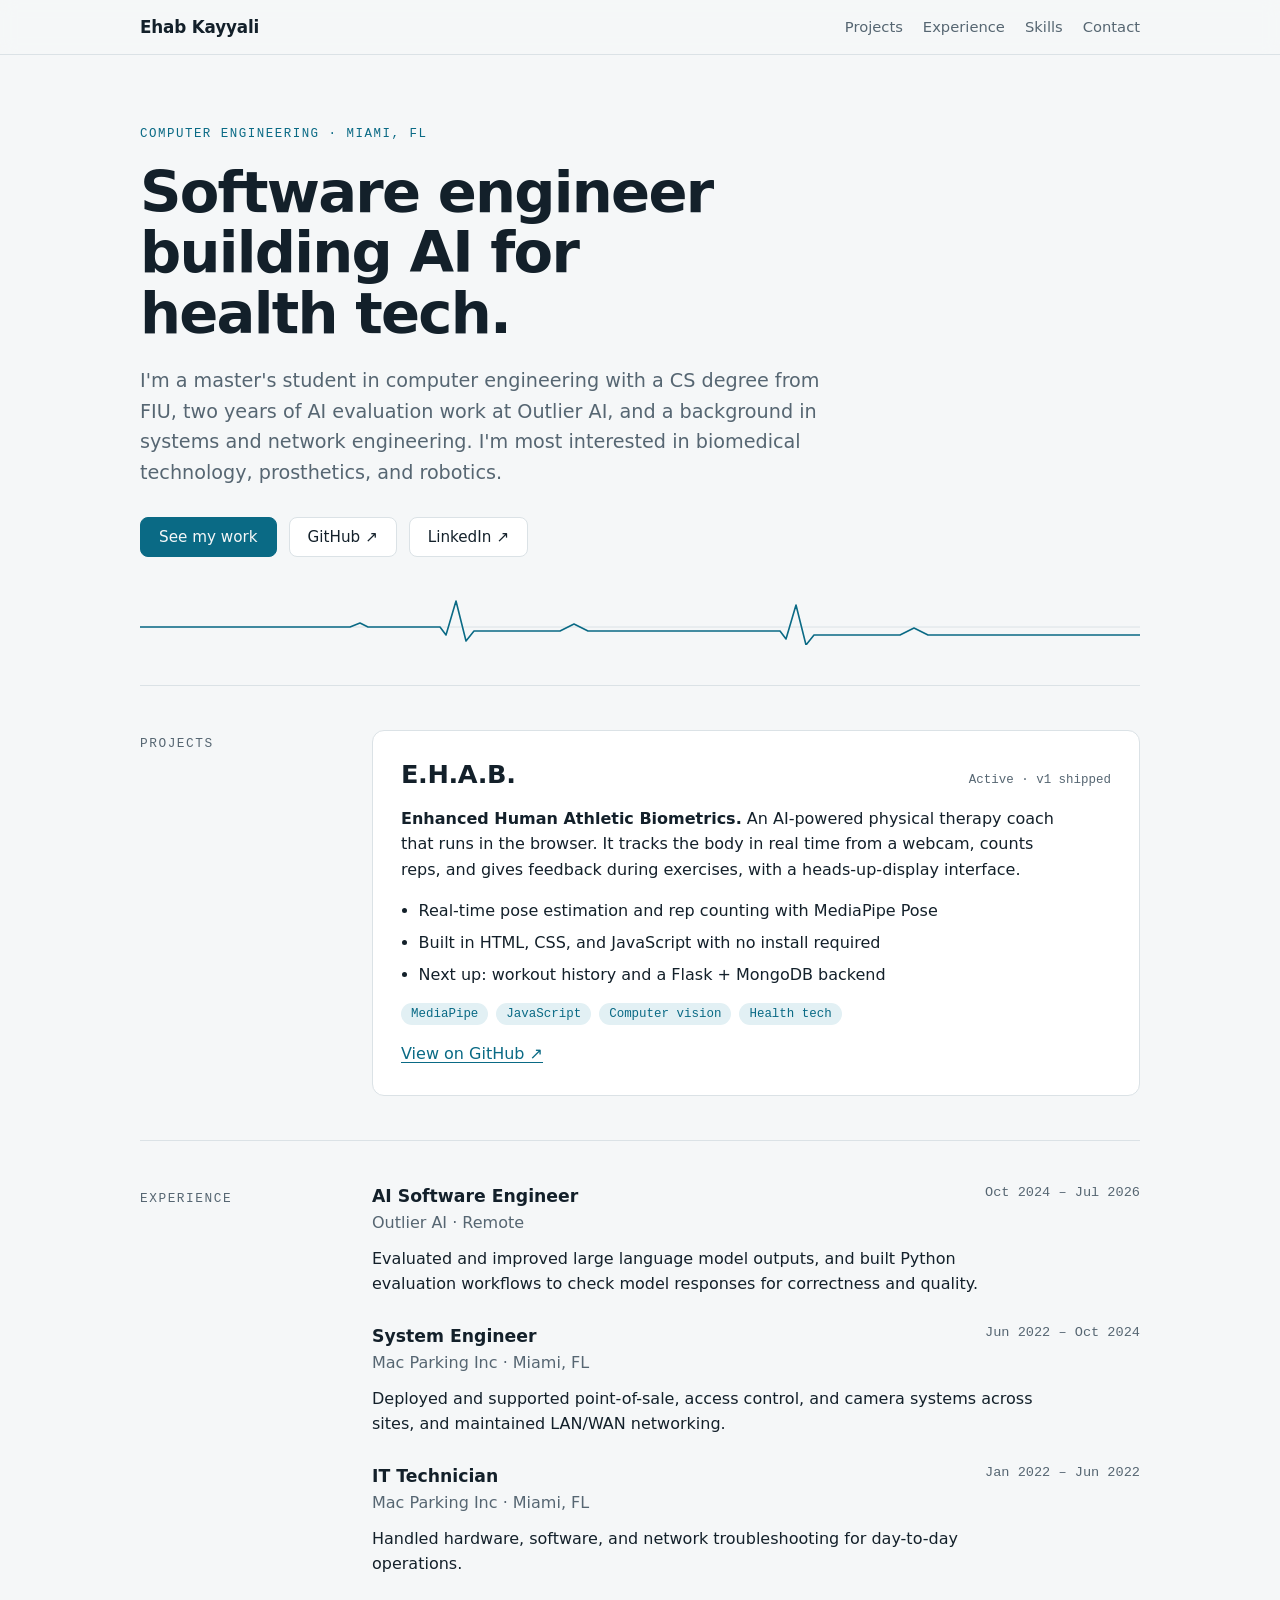
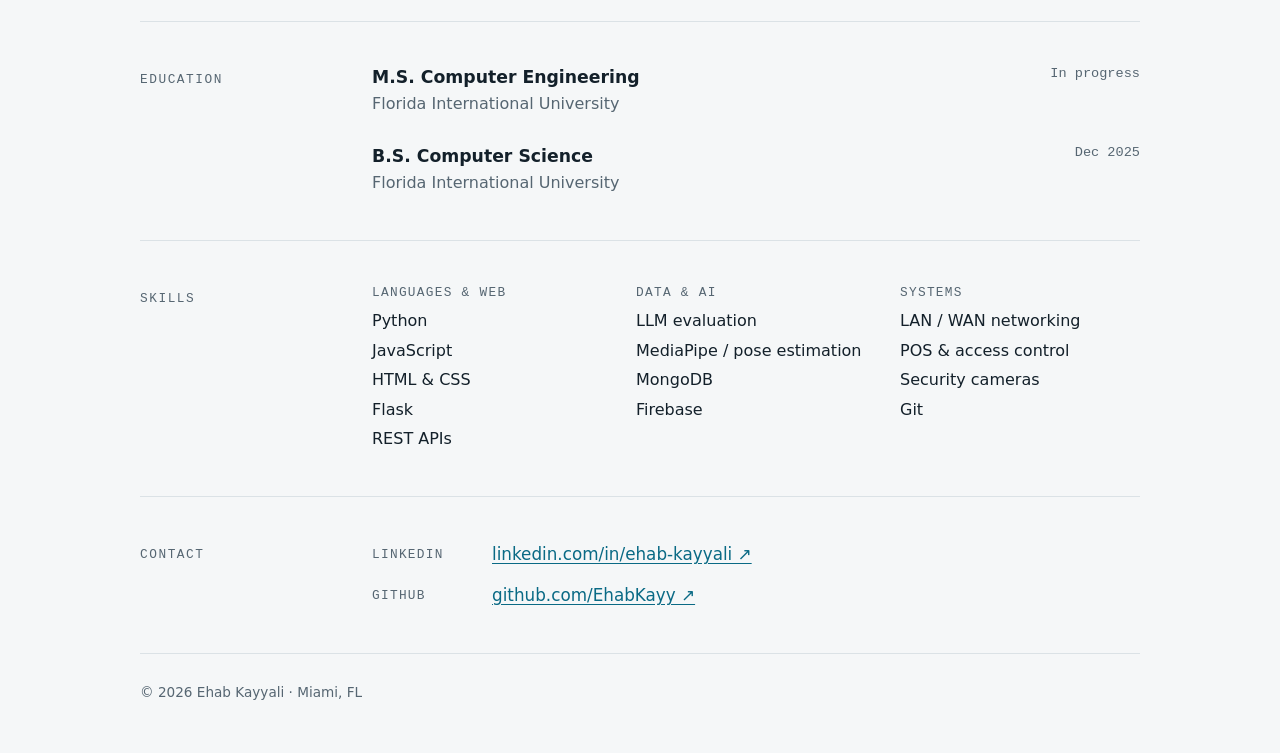
==== index.html @ 612c6845 "Initial portfolio site" ====
<!doctype html>
<html lang="en">
<head>
<meta charset="utf-8">
<meta name="viewport" content="width=device-width, initial-scale=1">
<meta http-equiv="Content-Security-Policy" content="default-src 'none'; style-src 'self' https://fonts.googleapis.com; font-src https://fonts.gstatic.com; img-src 'self' data:; script-src 'none'; connect-src 'none'; object-src 'none'; base-uri 'none'; form-action 'none'; upgrade-insecure-requests">
<meta name="referrer" content="strict-origin-when-cross-origin">
<meta name="color-scheme" content="light dark">
<title>Ehab Kayyali</title>
<meta name="description" content="Ehab Kayyali — software engineer and computer engineering master's student at FIU building AI for health tech.">
<meta property="og:title" content="Ehab Kayyali">
<meta property="og:description" content="Ehab Kayyali — software engineer and computer engineering master's student at FIU building AI for health tech.">
<meta property="og:type" content="website">
<meta property="og:url" content="https://ehabkayy.github.io/">
<link rel="canonical" href="https://ehabkayy.github.io/">
<link rel="icon" href="data:image/svg+xml,%3Csvg xmlns='http://www.w3.org/2000/svg' viewBox='0 0 32 32'%3E%3Crect width='32' height='32' rx='7' fill='%230a6a85'/%3E%3Ctext x='16' y='22' font-family='Arial,sans-serif' font-size='16' font-weight='700' fill='white' text-anchor='middle'%3EEK%3C/text%3E%3C/svg%3E">
<link rel="preconnect" href="https://fonts.googleapis.com">
<link rel="preconnect" href="https://fonts.gstatic.com" crossorigin>
<link rel="stylesheet" href="https://fonts.googleapis.com/css2?family=Bricolage+Grotesque:opsz,wght@12..96,500;12..96,700&family=IBM+Plex+Sans:wght@400;500;600&family=IBM+Plex+Mono:wght@400;500&display=swap">
<link rel="stylesheet" href="style.css">
</head>
<body>
<header class="nav">
  <div class="wrap">
    <a class="mark" href="#top">Ehab Kayyali</a>
    <nav aria-label="Sections">
      <ul>
        <li><a href="#work">Projects</a></li>
        <li><a href="#experience">Experience</a></li>
        <li><a href="#skills">Skills</a></li>
        <li><a href="#contact">Contact</a></li>
      </ul>
    </nav>
  </div>
</header>

<main class="wrap" id="top">
  <section class="hero">
    <p class="eyebrow">Computer Engineering · Miami, FL</p>
    <h1>Software engineer building AI for health tech.</h1>
    <p class="lede">I'm a master's student in computer engineering with a CS degree from FIU, two years of AI evaluation work at Outlier AI, and a background in systems and network engineering. I'm most interested in biomedical technology, prosthetics, and robotics.</p>
    <div class="cta">
      <a class="btn primary" href="#work">See my work</a>
      <a class="btn" href="https://github.com/EhabKayy" target="_blank" rel="noopener noreferrer">GitHub ↗</a>
      <a class="btn" href="https://www.linkedin.com/in/ehab-kayyali/" target="_blank" rel="noopener noreferrer">LinkedIn ↗</a>
    </div>
    <svg class="trace" viewBox="0 0 1000 48" preserveAspectRatio="none" aria-hidden="true">
      <line x1="0" y1="30" x2="1000" y2="30"></line>
      <path d="M0 30 H210 l10 -4 l8 4 H300 l6 8 l10 -34 l10 40 l8 -10 H420 l14 -7 l14 7 H640 l6 8 l10 -34 l10 40 l8 -10 H760 l14 -7 l14 7 H1000"></path>
    </svg>
  </section>

  <section class="row" id="work">
    <h2>Projects</h2>
    <div class="body">
      <article class="project">
        <div class="top">
          <h3>E.H.A.B.</h3>
          <span class="status">Active · v1 shipped</span>
        </div>
        <p><strong>Enhanced Human Athletic Biometrics.</strong> An AI-powered physical therapy coach that runs in the browser. It tracks the body in real time from a webcam, counts reps, and gives feedback during exercises, with a heads-up-display interface.</p>
        <ul>
          <li>Real-time pose estimation and rep counting with MediaPipe Pose</li>
          <li>Built in HTML, CSS, and JavaScript with no install required</li>
          <li>Next up: workout history and a Flask + MongoDB backend</li>
        </ul>
        <ul class="tags" aria-label="Tech used">
          <li>MediaPipe</li><li>JavaScript</li><li>Computer vision</li><li>Health tech</li>
        </ul>
        <div><a href="https://github.com/EhabKayy/ehab" target="_blank" rel="noopener noreferrer">View on GitHub ↗</a></div>
      </article>    </div>
  </section>

  <section class="row" id="experience">
    <h2>Experience</h2>
    <div class="body">
      <div class="job">
        <h4>AI Software Engineer</h4>
        <span class="when">Oct 2024 – Jul 2026</span>
        <span class="org">Outlier AI · Remote</span>
        <p>Evaluated and improved large language model outputs, and built Python evaluation workflows to check model responses for correctness and quality.</p>
      </div>
      <div class="job">
        <h4>System Engineer</h4>
        <span class="when">Jun 2022 – Oct 2024</span>
        <span class="org">Mac Parking Inc · Miami, FL</span>
        <p>Deployed and supported point-of-sale, access control, and camera systems across sites, and maintained LAN/WAN networking.</p>
      </div>
      <div class="job">
        <h4>IT Technician</h4>
        <span class="when">Jan 2022 – Jun 2022</span>
        <span class="org">Mac Parking Inc · Miami, FL</span>
        <p>Handled hardware, software, and network troubleshooting for day-to-day operations.</p>
      </div>
    </div>
  </section>

  <section class="row" id="education">
    <h2>Education</h2>
    <div class="body">
      <div class="job">
        <h4>M.S. Computer Engineering</h4>
        <span class="when">In progress</span>
        <span class="org">Florida International University</span>
      </div>
      <div class="job">
        <h4>B.S. Computer Science</h4>
        <span class="when">Dec 2025</span>
        <span class="org">Florida International University</span>
      </div>
    </div>
  </section>

  <section class="row" id="skills">
    <h2>Skills</h2>
    <div class="body">
      <div class="skills">
        <div>
          <h4>Languages &amp; web</h4>
          <ul><li>Python</li><li>JavaScript</li><li>HTML &amp; CSS</li><li>Flask</li><li>REST APIs</li></ul>
        </div>
        <div>
          <h4>Data &amp; AI</h4>
          <ul><li>LLM evaluation</li><li>MediaPipe / pose estimation</li><li>MongoDB</li><li>Firebase</li></ul>
        </div>
        <div>
          <h4>Systems</h4>
          <ul><li>LAN / WAN networking</li><li>POS &amp; access control</li><li>Security cameras</li><li>Git</li></ul>
        </div>
      </div>
    </div>
  </section>

  <section class="row" id="contact">
    <h2>Contact</h2>
    <div class="body">
      <dl class="contacts">
        <dt>LinkedIn</dt>
        <dd><a href="https://www.linkedin.com/in/ehab-kayyali/" target="_blank" rel="noopener noreferrer">linkedin.com/in/ehab-kayyali ↗</a></dd>
        <dt>GitHub</dt>
        <dd><a href="https://github.com/EhabKayy" target="_blank" rel="noopener noreferrer">github.com/EhabKayy ↗</a></dd>      </dl>
    </div>
  </section>
</main>

<footer class="wrap">© 2026 Ehab Kayyali · Miami, FL</footer>
</body>
</html>
---- style.css ----
/* Base reset */
*, *::before, *::after { box-sizing: border-box; }
html { -webkit-text-size-adjust: 100%; }
body { margin: 0; min-height: 100vh; }
img, svg { max-width: 100%; }
[hidden] { display: none !important; }
html { scroll-behavior: smooth; }
@media (prefers-reduced-motion: reduce) { html { scroll-behavior: auto; } }

/* Layout: résumé-grid — a narrow label rail on the left, content on the right; stacks to one column on phones. */
:root {
  --bg: #f5f7f8;
  --surface: #ffffff;
  --fg: #13202a;
  --muted: #566672;
  --line: #dbe2e6;
  --accent: #0a6a85;
  --accent-soft: #e2f0f4;
  --font-display: "Bricolage Grotesque", "Segoe UI", system-ui, sans-serif;
  --font-body: "IBM Plex Sans", "Segoe UI", system-ui, sans-serif;
  --font-mono: "IBM Plex Mono", ui-monospace, Menlo, Consolas, monospace;
  --step-0: 1rem; --step-1: 1.2rem; --step-2: 1.6rem; --step-3: clamp(2.2rem, 6vw, 3.6rem);
}
@media (prefers-color-scheme: dark) {
  :root:not([data-theme="light"]) {
    --bg: #0e161c; --surface: #141f27; --fg: #e4ecf0; --muted: #93a4ae;
    --line: #24323c; --accent: #5cc3dd; --accent-soft: #15303a; color-scheme: dark;
  }
}
:root[data-theme="dark"] {
  --bg: #0e161c; --surface: #141f27; --fg: #e4ecf0; --muted: #93a4ae;
  --line: #24323c; --accent: #5cc3dd; --accent-soft: #15303a; color-scheme: dark;
}
* { box-sizing: border-box; }
body {
  background: var(--bg); color: var(--fg);
  font: 400 var(--step-0)/1.6 var(--font-body);
  padding-inline: 20px;
}
a { color: var(--accent); text-underline-offset: 3px; }
a:focus-visible, button:focus-visible { outline: 2px solid var(--accent); outline-offset: 3px; border-radius: 4px; }
.wrap { max-width: 1000px; margin-inline: auto; }

/* nav */
header.nav {
  position: sticky; top: env(safe-area-inset-top, 0px); z-index: 5;
  background: color-mix(in srgb, var(--bg) 88%, transparent);
  backdrop-filter: blur(8px);
  border-bottom: 1px solid var(--line);
  margin-inline: -20px; padding: 14px 20px;
}
header.nav .wrap { display: flex; justify-content: space-between; align-items: center; gap: 16px; flex-wrap: wrap; }
.mark { font: 700 1.05rem var(--font-display); color: var(--fg); text-decoration: none; letter-spacing: -0.01em; }
.nav ul { list-style: none; display: flex; gap: 20px; margin: 0; padding: 0; flex-wrap: wrap; }
.nav ul a { color: var(--muted); text-decoration: none; font-size: 0.92rem; font-weight: 500; }
.nav ul a:hover { color: var(--fg); }

/* hero */
.hero { padding-block: 72px 40px; display: grid; gap: 22px; }
.eyebrow { font: 500 0.78rem var(--font-mono); text-transform: uppercase; letter-spacing: 0.12em; color: var(--accent); margin: 0; }
h1 { font: 700 var(--step-3)/1.05 var(--font-display); letter-spacing: -0.03em; margin: 0; text-wrap: balance; max-width: 16ch; }
.lede { font-size: var(--step-1); color: var(--muted); max-width: 58ch; margin: 0; }
.cta { display: flex; gap: 12px; flex-wrap: wrap; margin-top: 6px; }
.btn {
  display: inline-flex; align-items: center; gap: 8px;
  font: 500 0.95rem var(--font-body); padding: 10px 18px; border-radius: 8px;
  border: 1px solid var(--line); background: var(--surface); color: var(--fg);
  text-decoration: none; cursor: pointer;
}
.btn.primary { background: var(--accent); border-color: var(--accent); color: var(--bg); }
.btn:hover { border-color: var(--accent); }
.trace { width: 100%; max-width: 100%; height: 48px; display: block; margin-top: 18px; }
.trace path { fill: none; stroke: var(--accent); stroke-width: 1.6; stroke-linejoin: round; }
.trace line { stroke: var(--line); stroke-width: 1; }

/* sections */
section.row {
  display: grid; grid-template-columns: 200px minmax(0, 1fr); gap: 32px;
  padding-block: 44px; border-top: 1px solid var(--line);
}
.row > h2 {
  font: 500 0.8rem var(--font-mono); text-transform: uppercase; letter-spacing: 0.12em;
  color: var(--muted); margin: 6px 0 0;
}
.row .body { min-width: 0; display: grid; gap: 28px; }
h3 { font: 700 var(--step-2)/1.2 var(--font-display); letter-spacing: -0.015em; margin: 0; text-wrap: balance; }
h4 { font: 600 1.08rem/1.35 var(--font-body); margin: 0; }
p { margin: 0; max-width: 65ch; }
.muted { color: var(--muted); }

/* project */
.project {
  background: var(--surface); border: 1px solid var(--line); border-radius: 12px;
  padding: 28px; display: grid; gap: 16px;
}
.project .top { display: flex; justify-content: space-between; align-items: baseline; gap: 12px; flex-wrap: wrap; }
.project ul { margin: 0; padding-left: 1.1em; display: grid; gap: 6px; max-width: 65ch; }
.project .tags { display: flex; flex-wrap: wrap; gap: 8px; list-style: none; padding: 0; margin: 0; }
.tags li {
  font: 500 0.78rem var(--font-mono); padding: 4px 10px; border-radius: 999px;
  background: var(--accent-soft); color: var(--accent);
}
.status { font: 500 0.78rem var(--font-mono); color: var(--muted); }

/* timeline */
.job { display: grid; grid-template-columns: minmax(0, 1fr) auto; gap: 4px 20px; }
.job .when { font: 400 0.85rem var(--font-mono); color: var(--muted); font-variant-numeric: tabular-nums; white-space: nowrap; }
.job .org { color: var(--muted); grid-column: 1 / -1; margin-top: -2px; }
.job p { grid-column: 1 / -1; margin-top: 6px; }

/* skills */
.skills { display: grid; grid-template-columns: repeat(auto-fit, minmax(200px, 1fr)); gap: 24px; }
.skills h4 { font: 500 0.8rem var(--font-mono); text-transform: uppercase; letter-spacing: 0.1em; color: var(--muted); margin-bottom: 8px; }
.skills ul { list-style: none; padding: 0; margin: 0; display: grid; gap: 4px; }

/* contact */
.contacts { display: grid; grid-template-columns: 100px minmax(0, 1fr); gap: 14px 20px; margin: 0; align-items: center; }
.contacts dt { font: 500 0.8rem var(--font-mono); text-transform: uppercase; letter-spacing: 0.1em; color: var(--muted); }
.contacts dd { margin: 0; min-width: 0; font-size: 1.05rem; overflow-wrap: anywhere; }
@media (max-width: 480px) { .contacts { grid-template-columns: 1fr; gap: 4px; } .contacts dd { margin-bottom: 12px; } }
.contact-line { display: flex; flex-wrap: wrap; align-items: center; gap: 12px; }
.email { font: 500 1.05rem var(--font-mono); user-select: all; overflow-wrap: anywhere; }
.copied { font: 400 0.85rem var(--font-mono); color: var(--accent); }

footer { border-top: 1px solid var(--line); padding-block: 28px 48px; color: var(--muted); font-size: 0.85rem; }

@media (max-width: 720px) {
  section.row { grid-template-columns: 1fr; gap: 18px; padding-block: 36px; }
  .row > h2 { margin: 0; }
  .hero { padding-block: 48px 28px; }
  .project { padding: 20px; }
  .job { grid-template-columns: 1fr; }
  .nav ul { gap: 14px; }
}
@media (prefers-reduced-motion: no-preference) {
  .trace path { stroke-dasharray: 1400; stroke-dashoffset: 0; animation: draw 2.4s ease-out; }
  @keyframes draw { from { stroke-dashoffset: 1400; } to { stroke-dashoffset: 0; } }
}
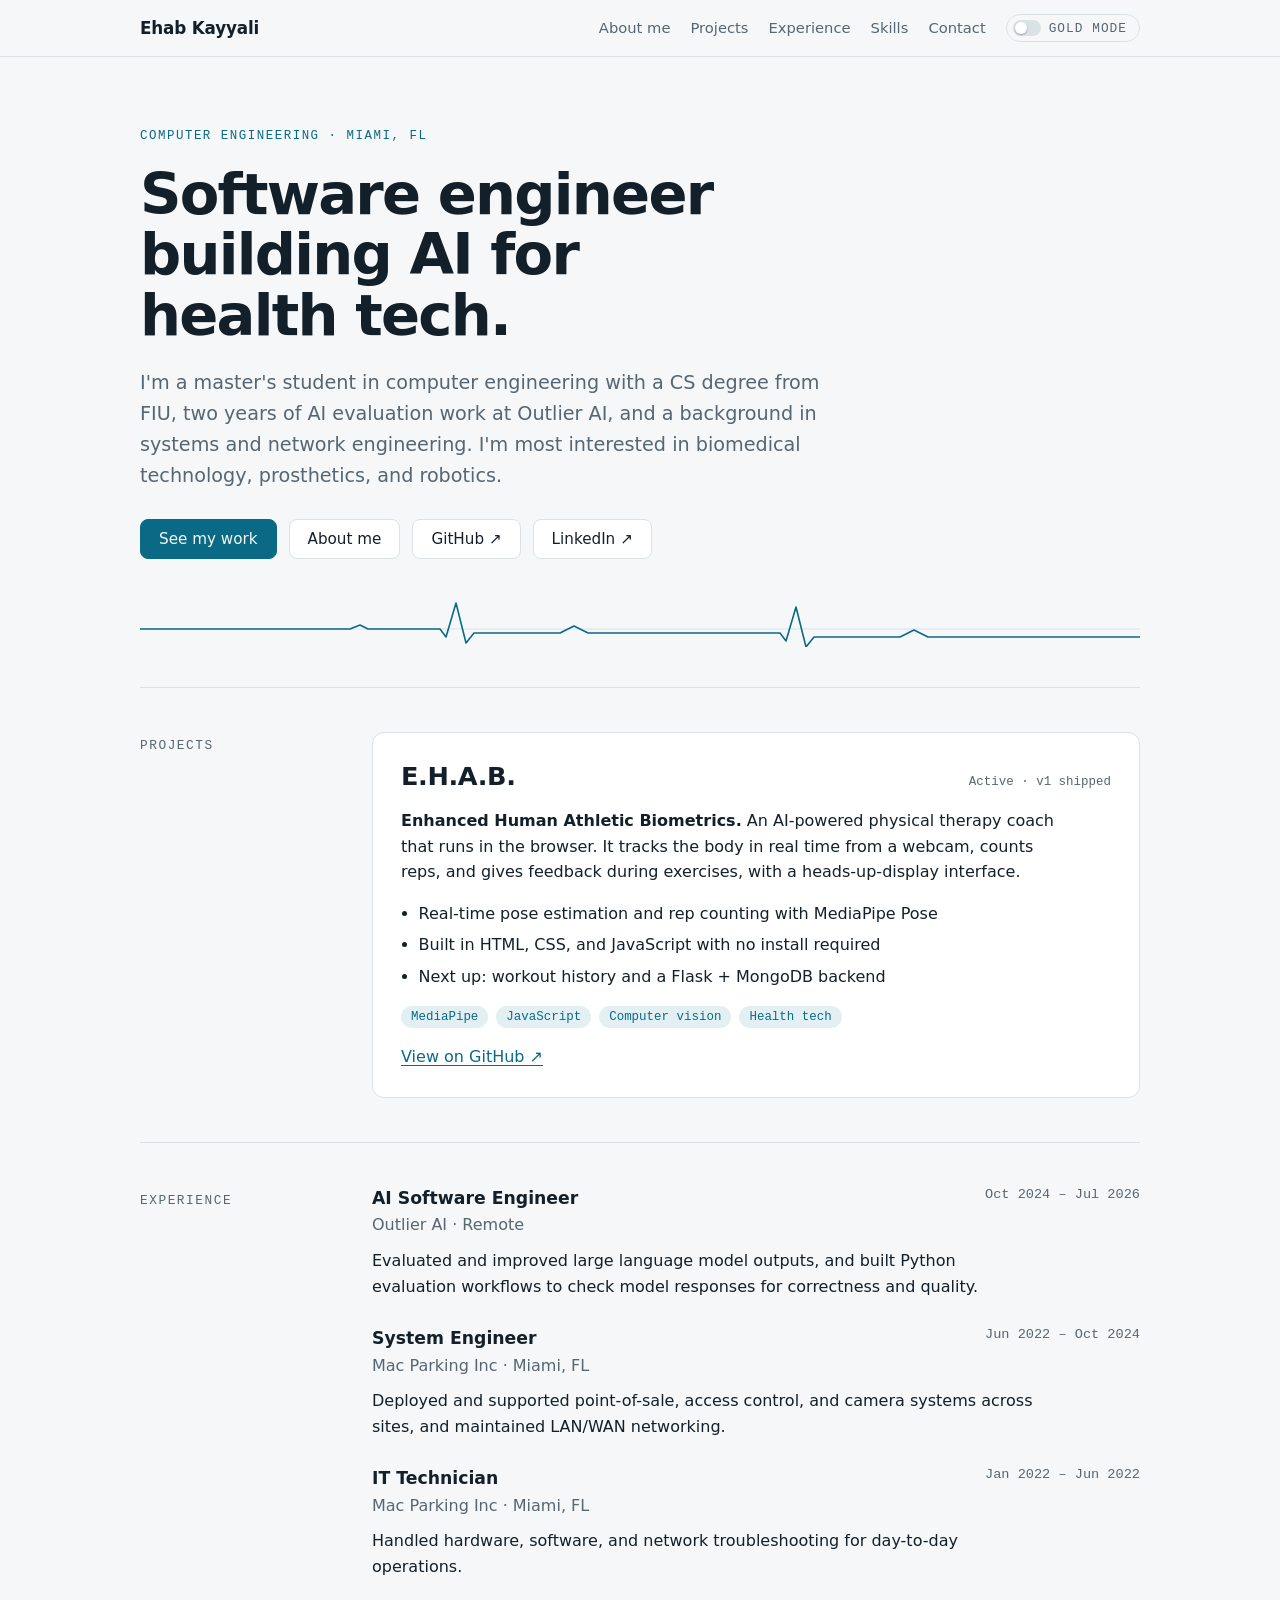
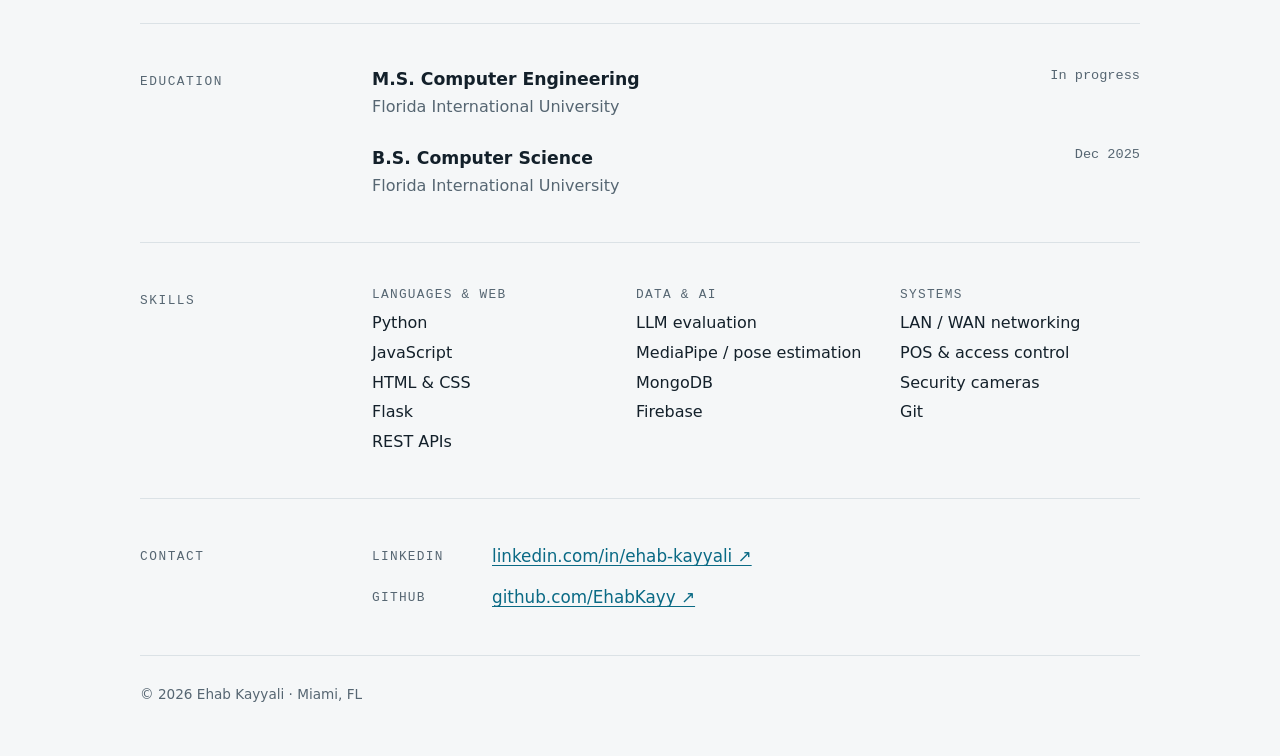
==== commit 33b06b03: "Add About me Added an About me page and fixed some imperfections" ====
--- a/index.html
+++ b/index.html
@@ -3,7 +3,7 @@
 <head>
 <meta charset="utf-8">
 <meta name="viewport" content="width=device-width, initial-scale=1">
-<meta http-equiv="Content-Security-Policy" content="default-src 'none'; style-src 'self' https://fonts.googleapis.com; font-src https://fonts.gstatic.com; img-src 'self' data:; script-src 'none'; connect-src 'none'; object-src 'none'; base-uri 'none'; form-action 'none'; upgrade-insecure-requests">
+<meta http-equiv="Content-Security-Policy" content="default-src 'none'; script-src 'self'; style-src 'self' https://fonts.googleapis.com; font-src https://fonts.gstatic.com; img-src 'self' data:; connect-src 'none'; object-src 'none'; base-uri 'none'; form-action 'none'; upgrade-insecure-requests">
 <meta name="referrer" content="strict-origin-when-cross-origin">
 <meta name="color-scheme" content="light dark">
 <title>Ehab Kayyali</title>
@@ -16,31 +16,43 @@
 <link rel="icon" href="data:image/svg+xml,%3Csvg xmlns='http://www.w3.org/2000/svg' viewBox='0 0 32 32'%3E%3Crect width='32' height='32' rx='7' fill='%230a6a85'/%3E%3Ctext x='16' y='22' font-family='Arial,sans-serif' font-size='16' font-weight='700' fill='white' text-anchor='middle'%3EEK%3C/text%3E%3C/svg%3E">
 <link rel="preconnect" href="https://fonts.googleapis.com">
 <link rel="preconnect" href="https://fonts.gstatic.com" crossorigin>
-<link rel="stylesheet" href="https://fonts.googleapis.com/css2?family=Bricolage+Grotesque:opsz,wght@12..96,500;12..96,700&family=IBM+Plex+Sans:wght@400;500;600&family=IBM+Plex+Mono:wght@400;500&display=swap">
+<link rel="stylesheet" href="https://fonts.googleapis.com/css2?family=Bricolage+Grotesque:opsz,wght@12..96,500;12..96,700&family=Dela+Gothic+One&family=IBM+Plex+Sans:wght@400;500;600&family=IBM+Plex+Mono:wght@400;500&display=swap">
 <link rel="stylesheet" href="style.css">
+<link rel="stylesheet" href="gold.css" id="gold-css" media="not all">
+<script src="main.js" defer></script>
 </head>
 <body>
+<canvas id="embers" aria-hidden="true"></canvas>
+<div class="fx-glow" aria-hidden="true"></div>
+<div class="fx-dots" aria-hidden="true"></div>
+
 <header class="nav">
   <div class="wrap">
     <a class="mark" href="#top">Ehab Kayyali</a>
+    <div class="nav-right">
     <nav aria-label="Sections">
       <ul>
+        <li><a href="about.html">About me</a></li>
         <li><a href="#work">Projects</a></li>
         <li><a href="#experience">Experience</a></li>
         <li><a href="#skills">Skills</a></li>
         <li><a href="#contact">Contact</a></li>
       </ul>
     </nav>
+    <button class="skin-toggle" id="skin" type="button" aria-pressed="false"><span class="knob" aria-hidden="true"></span><span id="skin-label">Gold mode</span></button>
+    </div>
   </div>
 </header>
 
 <main class="wrap" id="top">
   <section class="hero">
+    <div class="hero-clip" aria-hidden="true"></div>
     <p class="eyebrow">Computer Engineering · Miami, FL</p>
     <h1>Software engineer building AI for health tech.</h1>
     <p class="lede">I'm a master's student in computer engineering with a CS degree from FIU, two years of AI evaluation work at Outlier AI, and a background in systems and network engineering. I'm most interested in biomedical technology, prosthetics, and robotics.</p>
     <div class="cta">
       <a class="btn primary" href="#work">See my work</a>
+      <a class="btn" href="about.html">About me</a>
       <a class="btn" href="https://github.com/EhabKayy" target="_blank" rel="noopener noreferrer">GitHub ↗</a>
       <a class="btn" href="https://www.linkedin.com/in/ehab-kayyali/" target="_blank" rel="noopener noreferrer">LinkedIn ↗</a>
     </div>
@@ -49,6 +61,7 @@
       <path d="M0 30 H210 l10 -4 l8 4 H300 l6 8 l10 -34 l10 40 l8 -10 H420 l14 -7 l14 7 H640 l6 8 l10 -34 l10 40 l8 -10 H760 l14 -7 l14 7 H1000"></path>
     </svg>
   </section>
+
 
   <section class="row" id="work">
     <h2>Projects</h2>
--- a/style.css
+++ b/style.css
@@ -1,11 +1,9 @@
-/* Base reset */
 *, *::before, *::after { box-sizing: border-box; }
-html { -webkit-text-size-adjust: 100%; }
+html { -webkit-text-size-adjust: 100%; scroll-behavior: smooth; }
+@media (prefers-reduced-motion: reduce) { html { scroll-behavior: auto; } }
 body { margin: 0; min-height: 100vh; }
 img, svg { max-width: 100%; }
 [hidden] { display: none !important; }
-html { scroll-behavior: smooth; }
-@media (prefers-reduced-motion: reduce) { html { scroll-behavior: auto; } }
 
 /* Layout: résumé-grid — a narrow label rail on the left, content on the right; stacks to one column on phones. */
 :root {
@@ -136,3 +134,30 @@
   .trace path { stroke-dasharray: 1400; stroke-dashoffset: 0; animation: draw 2.4s ease-out; }
   @keyframes draw { from { stroke-dashoffset: 1400; } to { stroke-dashoffset: 0; } }
 }
+
+/* about */
+.intro { display: grid; gap: 16px; }
+.intro p { font-size: 1.05rem; }
+.interests { display: grid; grid-template-columns: repeat(2, minmax(0, 1fr)); gap: 16px; }
+@media (max-width: 560px) { .interests { grid-template-columns: 1fr; } }
+@media (max-width: 720px) { header.nav { position: static; } .nav-right { gap: 12px; } }
+.interest { background: var(--surface); border: 1px solid var(--line); border-radius: 12px; padding: 20px; display: grid; gap: 8px; align-content: start; transition: border-color .2s, transform .2s; }
+.interest:hover { border-color: var(--accent); transform: translateY(-2px); }
+.interest .kicker { font: 500 0.74rem var(--font-mono); text-transform: uppercase; letter-spacing: 0.1em; color: var(--accent); }
+.interest p { font-size: 0.95rem; color: var(--muted); }
+/* skin toggle */
+.nav-right { display: flex; align-items: center; gap: 20px; flex-wrap: wrap; }
+.skin-toggle { display: inline-flex; align-items: center; gap: 8px; font: 500 0.8rem var(--font-mono); text-transform: uppercase; letter-spacing: 0.08em; color: var(--muted); background: none; border: 1px solid var(--line); border-radius: 999px; padding: 5px 12px 5px 6px; cursor: pointer; }
+.skin-toggle:hover { color: var(--fg); border-color: var(--accent); }
+.skin-toggle .knob { width: 28px; height: 16px; border-radius: 999px; background: var(--line); position: relative; transition: background .25s; }
+.skin-toggle .knob::after { content: ""; position: absolute; top: 2px; left: 2px; width: 12px; height: 12px; border-radius: 50%; background: var(--surface); box-shadow: 0 1px 2px rgb(0 0 0 / .3); transition: translate .25s; }
+.skin-toggle[aria-pressed="true"] .knob { background: var(--gold, #e9b72f); }
+.skin-toggle[aria-pressed="true"] .knob::after { translate: 12px 0; }
+#embers, .fx-glow, .fx-dots, .hero-clip { display: none; }
+
+/* about page */
+.nav ul a[aria-current="page"] { color: var(--fg); }
+.about-hero h1 { max-width: 18ch; }
+.story { gap: 20px; }
+.story p { font-size: 1.12rem; line-height: 1.75; }
+.closing { font-size: 1.12rem; }
--- a/gold.css
+++ b/gold.css
@@ -0,0 +1,211 @@
+/* Layout: same résumé grid, staged like a manga splash page — burst behind the hero, slanted gold tags on each section. Single dark theme by choice. */
+:root:not(#gold) {
+  color-scheme: dark;
+  --bg: #0b0910;
+  --surface: #15111b;
+  --fg: #f3ecdc;
+  --muted: #a99f8c;
+  --line: #2c2433;
+  --gold: #e9b72f;
+  --gold-hi: #fff1b8;
+  --crimson: #c2163f;
+  --violet: #3a1d52;
+  --rose: #ff6b8a;
+  --font-display: "Dela Gothic One", Impact, "Arial Black", sans-serif;
+  --font-body: "IBM Plex Sans", "Segoe UI", system-ui, sans-serif;
+  --font-mono: "IBM Plex Mono", ui-monospace, Menlo, Consolas, monospace;
+  --step-0: 1rem; --step-1: 1.2rem; --step-2: 1.55rem; --step-3: clamp(2.3rem, 6.5vw, 4rem);
+}
+* { box-sizing: border-box; }
+html { background: var(--bg); }
+body {
+  background:
+    radial-gradient(900px 600px at 85% -10%, color-mix(in srgb, var(--violet) 70%, transparent), transparent 70%),
+    radial-gradient(700px 500px at -10% 40%, color-mix(in srgb, var(--crimson) 18%, transparent), transparent 70%),
+    var(--bg);
+  color: var(--fg);
+  font: 400 var(--step-0)/1.65 var(--font-body);
+  padding-inline: 20px;
+  overflow-x: hidden;
+}
+/* halftone dots over everything, very faint */
+body::before {
+  content: ""; position: fixed; inset: 0; pointer-events: none; z-index: 0;
+  background-image: radial-gradient(color-mix(in srgb, var(--gold) 14%, transparent) 1px, transparent 1.4px);
+  background-size: 7px 7px;
+  mask-image: linear-gradient(160deg, #000 0%, transparent 55%);
+  -webkit-mask-image: linear-gradient(160deg, #000 0%, transparent 55%);
+}
+header.nav, main, footer { position: relative; z-index: 1; }
+a { color: var(--gold); text-underline-offset: 3px; }
+a:focus-visible, button:focus-visible { outline: 2px solid var(--gold); outline-offset: 3px; border-radius: 2px; }
+.wrap { max-width: 1000px; margin-inline: auto; }
+
+header.nav {
+  position: sticky; top: env(safe-area-inset-top, 0px); z-index: 5;
+  background: color-mix(in srgb, var(--bg) 82%, transparent);
+  backdrop-filter: blur(8px);
+  border-bottom: 1px solid color-mix(in srgb, var(--gold) 35%, transparent);
+  margin-inline: -20px; padding: 14px 20px;
+}
+header.nav .wrap { display: flex; justify-content: space-between; align-items: center; gap: 16px; flex-wrap: wrap; }
+.mark { font: 400 1.05rem var(--font-display); color: var(--gold); text-decoration: none; letter-spacing: 0.04em; }
+.nav ul { list-style: none; display: flex; gap: 20px; margin: 0; padding: 0; flex-wrap: wrap; }
+.nav ul a { color: var(--muted); text-decoration: none; font-size: 0.9rem; font-weight: 500; text-transform: uppercase; letter-spacing: 0.08em; }
+.nav ul a:hover { color: var(--gold); }
+
+/* hero */
+.hero { position: relative; padding-block: 80px 44px; display: grid; gap: 22px; isolation: isolate; }
+.hero-clip::before {
+  content: ""; position: absolute; z-index: -1; pointer-events: none;
+  width: 1100px; height: 1100px; max-width: none; left: 60%; top: 30%; translate: -50% -50%;
+  background: repeating-conic-gradient(from 0deg, color-mix(in srgb, var(--gold) 13%, transparent) 0deg 3deg, transparent 3deg 12deg);
+  mask-image: radial-gradient(circle, transparent 8%, #000 22%, transparent 62%);
+  -webkit-mask-image: radial-gradient(circle, transparent 8%, #000 22%, transparent 62%);
+}
+.hero-clip { position: absolute; inset: 0 -20px; overflow: hidden; z-index: -1; pointer-events: none; }
+.eyebrow { font: 500 0.78rem var(--font-mono); text-transform: uppercase; letter-spacing: 0.2em; color: var(--rose); margin: 0; }
+h1 {
+  font: 400 var(--step-3)/1.08 var(--font-display); letter-spacing: 0.01em; margin: 0; text-wrap: balance; max-width: 15ch;
+  background: linear-gradient(100deg, var(--gold) 0%, var(--gold) 38%, var(--gold-hi) 48%, var(--gold) 58%, #b8861a 100%);
+  background-size: 250% 100%; background-position: 100% 0;
+  -webkit-background-clip: text; background-clip: text; color: transparent;
+  filter: drop-shadow(3px 3px 0 var(--crimson));
+}
+.lede { font-size: var(--step-1); color: var(--muted); max-width: 58ch; margin: 0; }
+.cta { display: flex; gap: 12px; flex-wrap: wrap; margin-top: 6px; }
+.btn {
+  display: inline-flex; align-items: center; gap: 8px;
+  font: 600 0.9rem var(--font-body); text-transform: uppercase; letter-spacing: 0.08em;
+  padding: 11px 20px; border: 1px solid color-mix(in srgb, var(--gold) 45%, transparent);
+  background: transparent; color: var(--fg); text-decoration: none; cursor: pointer;
+  clip-path: polygon(8px 0, 100% 0, calc(100% - 8px) 100%, 0 100%);
+  transition: background .2s, color .2s;
+}
+.btn.primary { background: var(--gold); border-color: var(--gold); color: var(--bg); }
+.btn:hover { background: var(--crimson); border-color: var(--crimson); color: var(--fg); }
+.trace { width: 100%; max-width: 100%; height: 48px; display: block; margin-top: 18px; }
+.trace path { fill: none; stroke: var(--gold); stroke-width: 1.8; stroke-linejoin: round; filter: drop-shadow(0 0 4px color-mix(in srgb, var(--gold) 60%, transparent)); }
+.trace line { stroke: var(--line); stroke-width: 1; }
+
+/* sections */
+section.row {
+  display: grid; grid-template-columns: 200px minmax(0, 1fr); gap: 32px;
+  padding-block: 48px; border-top: 1px solid var(--line);
+}
+.row > h2 {
+  justify-self: start; align-self: start;
+  font: 400 0.95rem var(--font-display); letter-spacing: 0.08em; text-transform: uppercase;
+  color: var(--bg); background: var(--gold); padding: 6px 14px; margin: 2px 0 0;
+  transform: skewX(-12deg); box-shadow: 4px 4px 0 var(--crimson);
+}
+.row .body { min-width: 0; display: grid; gap: 28px; }
+h3 { font: 400 var(--step-2)/1.2 var(--font-display); letter-spacing: 0.03em; margin: 0; color: var(--gold); }
+h4 { font: 600 1.08rem/1.35 var(--font-body); margin: 0; }
+p { margin: 0; max-width: 65ch; }
+.muted { color: var(--muted); }
+
+.project {
+  position: relative; overflow: hidden;
+  background: linear-gradient(160deg, color-mix(in srgb, var(--violet) 45%, var(--surface)), var(--surface) 60%);
+  border: 1px solid color-mix(in srgb, var(--gold) 40%, transparent);
+  padding: 28px; display: grid; gap: 16px;
+  clip-path: polygon(0 0, calc(100% - 22px) 0, 100% 22px, 100% 100%, 22px 100%, 0 calc(100% - 22px));
+  transition: border-color .3s, box-shadow .3s;
+}
+.project::after {
+  content: ""; position: absolute; inset: 0; pointer-events: none;
+  background: linear-gradient(115deg, transparent 35%, color-mix(in srgb, var(--gold-hi) 18%, transparent) 50%, transparent 65%);
+  translate: -120% 0; transition: translate .9s ease;
+}
+.project:hover { border-color: var(--gold); }
+.project:hover::after { translate: 120% 0; }
+.project .top { display: flex; justify-content: space-between; align-items: baseline; gap: 12px; flex-wrap: wrap; }
+.project ul { margin: 0; padding-left: 1.1em; display: grid; gap: 6px; max-width: 65ch; }
+.project ul li::marker { color: var(--gold); }
+.project .tags { display: flex; flex-wrap: wrap; gap: 8px; list-style: none; padding: 0; margin: 0; }
+.tags li {
+  font: 500 0.76rem var(--font-mono); padding: 4px 12px; text-transform: uppercase; letter-spacing: 0.06em;
+  background: color-mix(in srgb, var(--crimson) 22%, transparent); color: var(--gold-hi);
+  border: 1px solid color-mix(in srgb, var(--crimson) 60%, transparent);
+  transform: skewX(-10deg);
+}
+.status { font: 500 0.78rem var(--font-mono); color: var(--rose); text-transform: uppercase; letter-spacing: 0.08em; }
+
+.job { display: grid; grid-template-columns: minmax(0, 1fr) auto; gap: 4px 20px; padding-left: 16px; border-left: 2px solid color-mix(in srgb, var(--gold) 35%, transparent); transition: border-color .25s; }
+.job:hover { border-left-color: var(--gold); }
+.job .when { font: 400 0.85rem var(--font-mono); color: var(--gold); font-variant-numeric: tabular-nums; white-space: nowrap; }
+.job .org { color: var(--muted); grid-column: 1 / -1; margin-top: -2px; }
+.job p { grid-column: 1 / -1; margin-top: 6px; }
+
+.skills { display: grid; grid-template-columns: repeat(auto-fit, minmax(200px, 1fr)); gap: 24px; }
+.skills h4 { font: 500 0.8rem var(--font-mono); text-transform: uppercase; letter-spacing: 0.14em; color: var(--rose); margin-bottom: 8px; }
+.skills ul { list-style: none; padding: 0; margin: 0; display: grid; gap: 4px; }
+
+.contacts { display: grid; grid-template-columns: 100px minmax(0, 1fr); gap: 14px 20px; margin: 0; align-items: center; }
+.contacts dt { font: 500 0.8rem var(--font-mono); text-transform: uppercase; letter-spacing: 0.14em; color: var(--rose); }
+.contacts dd { margin: 0; min-width: 0; font-size: 1.05rem; overflow-wrap: anywhere; }
+@media (max-width: 480px) { .contacts { grid-template-columns: 1fr; gap: 4px; } .contacts dd { margin-bottom: 12px; } }
+
+footer { border-top: 1px solid var(--line); padding-block: 28px 48px; color: var(--muted); font-size: 0.85rem; }
+
+@media (max-width: 720px) {
+  section.row { grid-template-columns: 1fr; gap: 20px; padding-block: 38px; }
+  .hero { padding-block: 52px 30px; }
+  .hero-clip::before { width: 800px; height: 800px; left: 70%; }
+  .project { padding: 22px; }
+  .job { grid-template-columns: 1fr; }
+  .nav ul { gap: 14px; }
+}
+
+@media (prefers-reduced-motion: no-preference) {
+  .hero-clip::before { animation: spin 90s linear infinite; }
+  @keyframes spin { to { rotate: 360deg; } }
+  h1 { animation: slam .55s cubic-bezier(.2,1.6,.4,1) both, shine 4.5s ease-in-out 0.8s infinite; }
+  @keyframes slam { from { transform: scale(1.18) translateY(-6px); filter: drop-shadow(3px 3px 0 var(--crimson)) blur(3px); } to { transform: none; filter: drop-shadow(3px 3px 0 var(--crimson)); } }
+  @keyframes shine { 0%, 60% { background-position: 100% 0; } 100% { background-position: -50% 0; } }
+  .row > h2 { animation: tag-in .5s cubic-bezier(.2,1.4,.4,1) both; }
+  @keyframes tag-in { from { transform: skewX(-12deg) translateX(-10px); } to { transform: skewX(-12deg); } }
+  .trace path { stroke-dasharray: 1400; animation: draw 2.4s ease-out, pulse 2.6s ease-in-out 2.4s infinite; }
+  @keyframes draw { from { stroke-dashoffset: 1400; } to { stroke-dashoffset: 0; } }
+  @keyframes pulse { 50% { stroke: var(--gold-hi); } }
+}
+
+/* ---- mouse-reactive background ---- */
+:root { --mx: 70vw; --my: 20vh; --px: 0px; --py: 0px; }
+#embers { position: fixed; inset: 0; width: 100%; height: 100%; z-index: 0; pointer-events: none; }
+.fx-glow, .fx-dots { position: fixed; inset: 0; pointer-events: none; z-index: 0; }
+.fx-glow {
+  background:
+    radial-gradient(circle 380px at var(--mx) var(--my), color-mix(in srgb, var(--gold) 13%, transparent), transparent 70%),
+    radial-gradient(circle 120px at var(--mx) var(--my), color-mix(in srgb, var(--gold-hi) 8%, transparent), transparent 70%);
+}
+.fx-dots {
+  background-image: radial-gradient(color-mix(in srgb, var(--gold) 38%, transparent) 1.1px, transparent 1.6px);
+  background-size: 7px 7px;
+  mask-image: radial-gradient(circle 200px at var(--mx) var(--my), #000 0%, transparent 100%);
+  -webkit-mask-image: radial-gradient(circle 200px at var(--mx) var(--my), #000 0%, transparent 100%);
+}
+.hero-clip::before { translate: calc(-50% + var(--px)) calc(-50% + var(--py)); transition: translate .25s ease-out; }
+h1 { transform-origin: left center; }
+@media (hover: none) { .fx-dots { display: none; } }
+
+/* about + toggle, gold skin */
+#embers, .fx-glow, .fx-dots, .hero-clip { display: block; }
+@media (hover: none) { .fx-dots { display: none; } }
+.btn, .project, .tags li, .interest { border-radius: 0; }
+.interest {
+  position: relative; overflow: hidden;
+  background: linear-gradient(160deg, color-mix(in srgb, var(--violet) 40%, var(--surface)), var(--surface) 65%);
+  border: 1px solid color-mix(in srgb, var(--gold) 30%, transparent);
+  clip-path: polygon(0 0, calc(100% - 14px) 0, 100% 14px, 100% 100%, 0 100%);
+}
+.interest:hover { border-color: var(--gold); box-shadow: inset 0 0 30px color-mix(in srgb, var(--gold) 12%, transparent); }
+.interest h4 { color: var(--gold); }
+.interest .kicker { color: var(--rose); }
+@media (max-width: 720px) { header.nav { position: static; } }
+.skin-toggle { color: var(--gold); border-color: color-mix(in srgb, var(--gold) 50%, transparent); }
+.skin-toggle .knob::after { background: var(--bg); }
+
+/* about page, gold skin */
+.nav ul a[aria-current="page"] { color: var(--gold); }
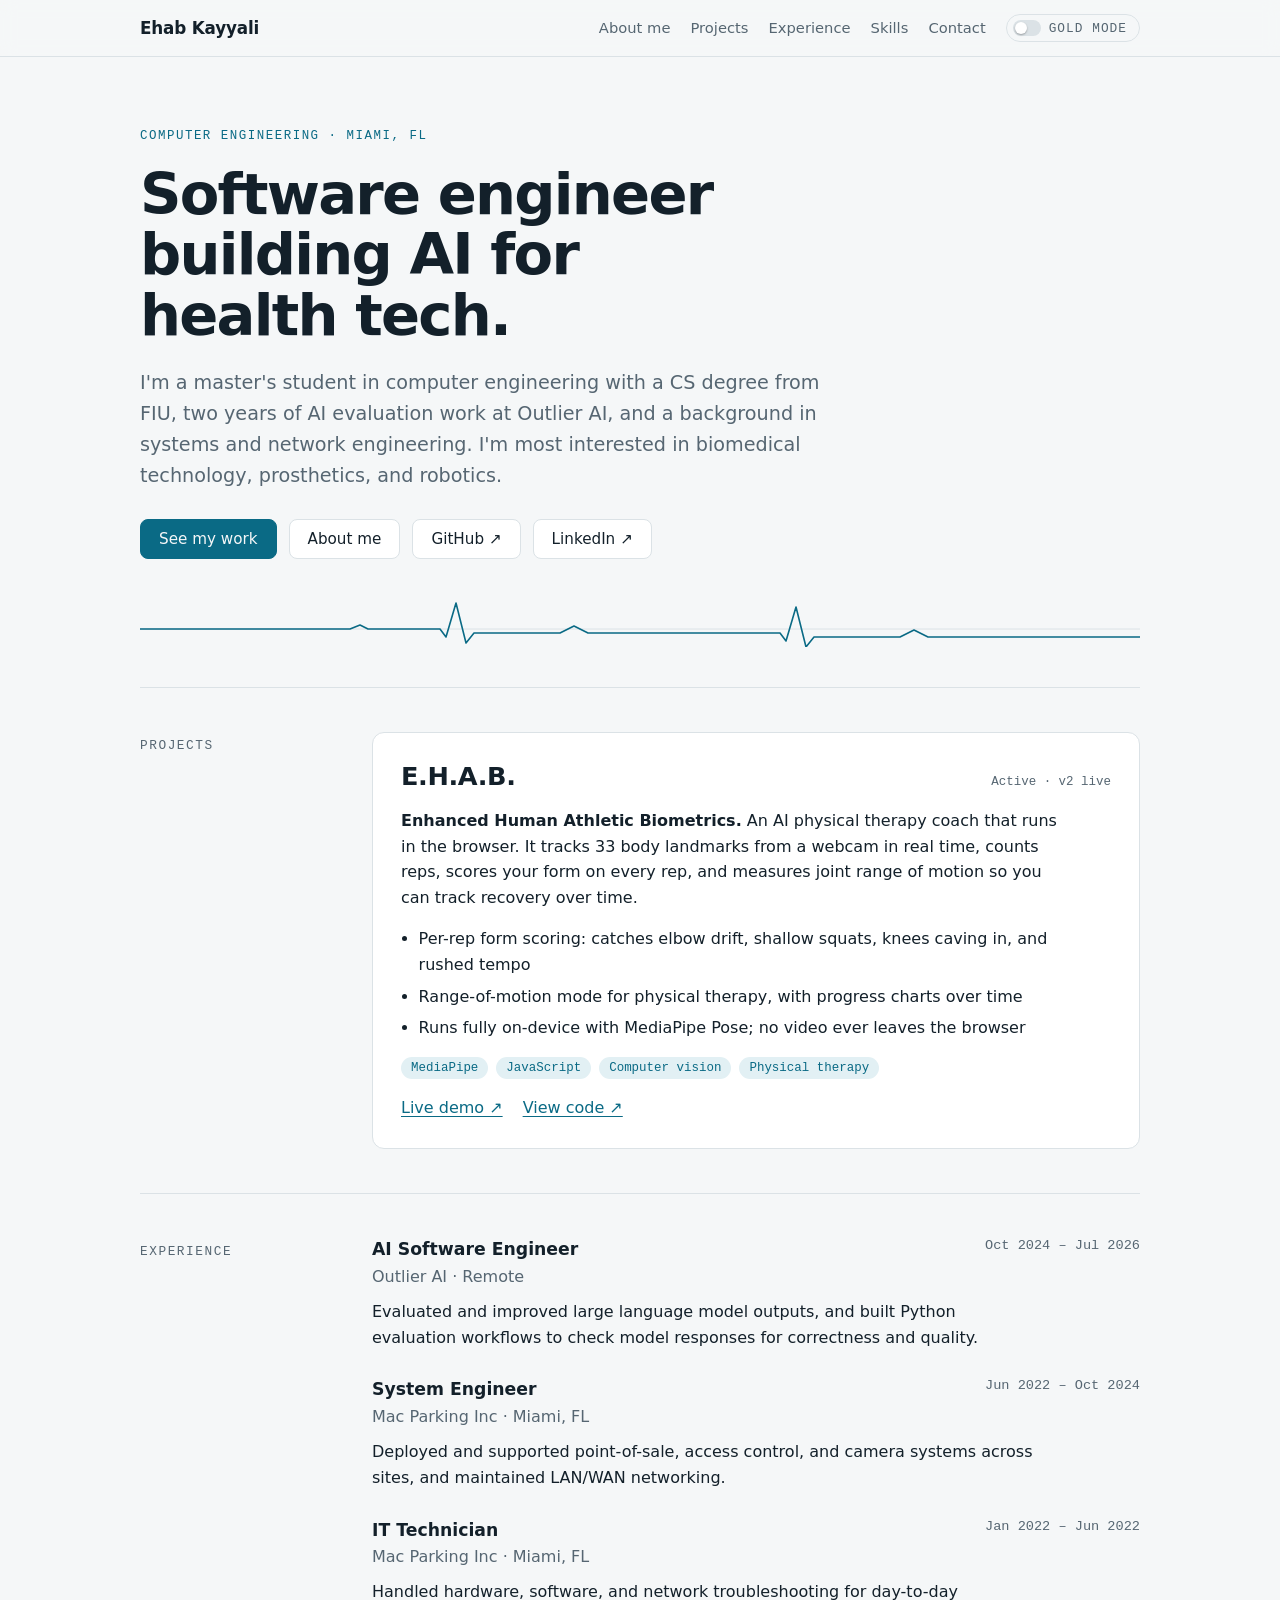
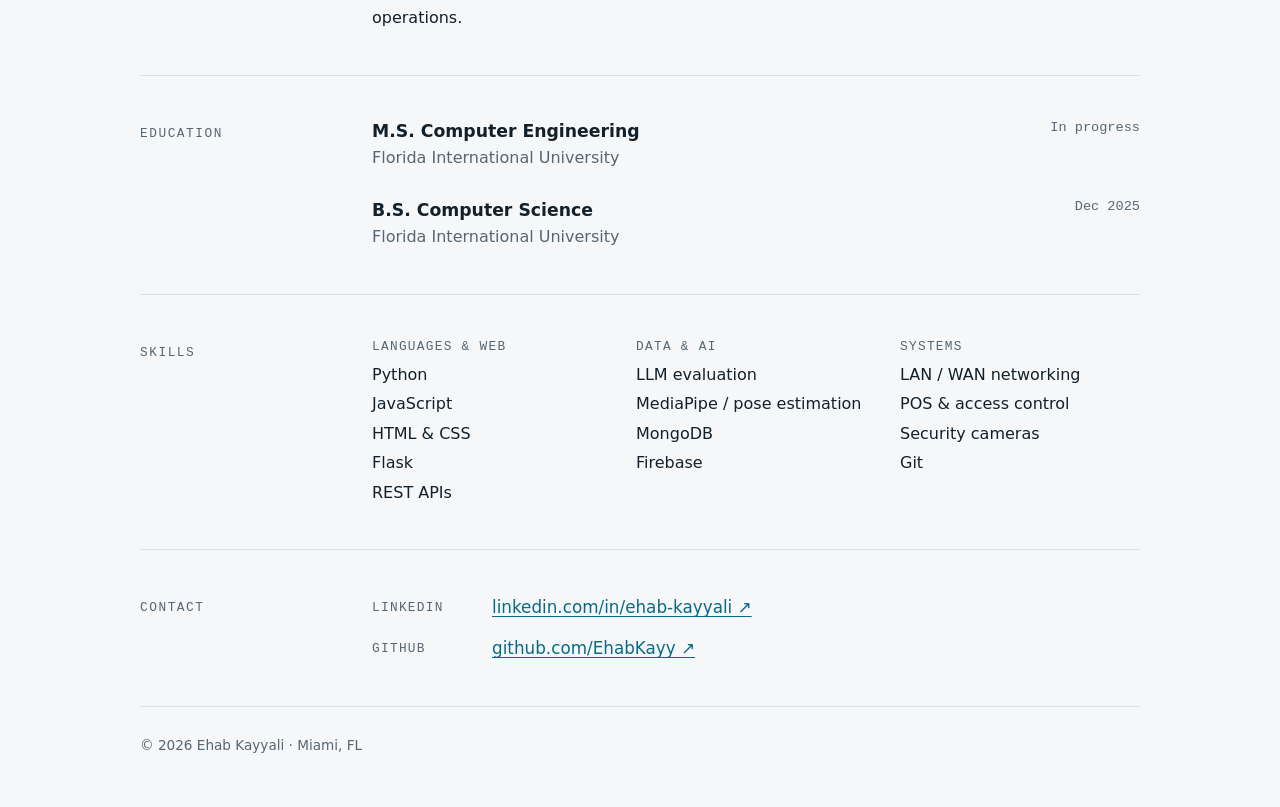
==== commit 83814aee: "Fixed E.H.A.B card The E.H.A.B. card now has Live demo and View code links and the new features." ====
--- a/index.html
+++ b/index.html
@@ -69,18 +69,18 @@
       <article class="project">
         <div class="top">
           <h3>E.H.A.B.</h3>
-          <span class="status">Active · v1 shipped</span>
+          <span class="status">Active · v2 live</span>
         </div>
-        <p><strong>Enhanced Human Athletic Biometrics.</strong> An AI-powered physical therapy coach that runs in the browser. It tracks the body in real time from a webcam, counts reps, and gives feedback during exercises, with a heads-up-display interface.</p>
+        <p><strong>Enhanced Human Athletic Biometrics.</strong> An AI physical therapy coach that runs in the browser. It tracks 33 body landmarks from a webcam in real time, counts reps, scores your form on every rep, and measures joint range of motion so you can track recovery over time.</p>
         <ul>
-          <li>Real-time pose estimation and rep counting with MediaPipe Pose</li>
-          <li>Built in HTML, CSS, and JavaScript with no install required</li>
-          <li>Next up: workout history and a Flask + MongoDB backend</li>
+          <li>Per-rep form scoring: catches elbow drift, shallow squats, knees caving in, and rushed tempo</li>
+          <li>Range-of-motion mode for physical therapy, with progress charts over time</li>
+          <li>Runs fully on-device with MediaPipe Pose; no video ever leaves the browser</li>
         </ul>
         <ul class="tags" aria-label="Tech used">
-          <li>MediaPipe</li><li>JavaScript</li><li>Computer vision</li><li>Health tech</li>
+          <li>MediaPipe</li><li>JavaScript</li><li>Computer vision</li><li>Physical therapy</li>
         </ul>
-        <div><a href="https://github.com/EhabKayy/ehab" target="_blank" rel="noopener noreferrer">View on GitHub ↗</a></div>
+        <div class="project-links"><a href="https://ehabkayy.github.io/ehab/" target="_blank" rel="noopener noreferrer">Live demo ↗</a><a href="https://github.com/EhabKayy/ehab" target="_blank" rel="noopener noreferrer">View code ↗</a></div>
       </article>    </div>
   </section>
 
--- a/style.css
+++ b/style.css
@@ -161,3 +161,5 @@
 .story { gap: 20px; }
 .story p { font-size: 1.12rem; line-height: 1.75; }
 .closing { font-size: 1.12rem; }
+
+.project-links { display: flex; gap: 20px; flex-wrap: wrap; }
